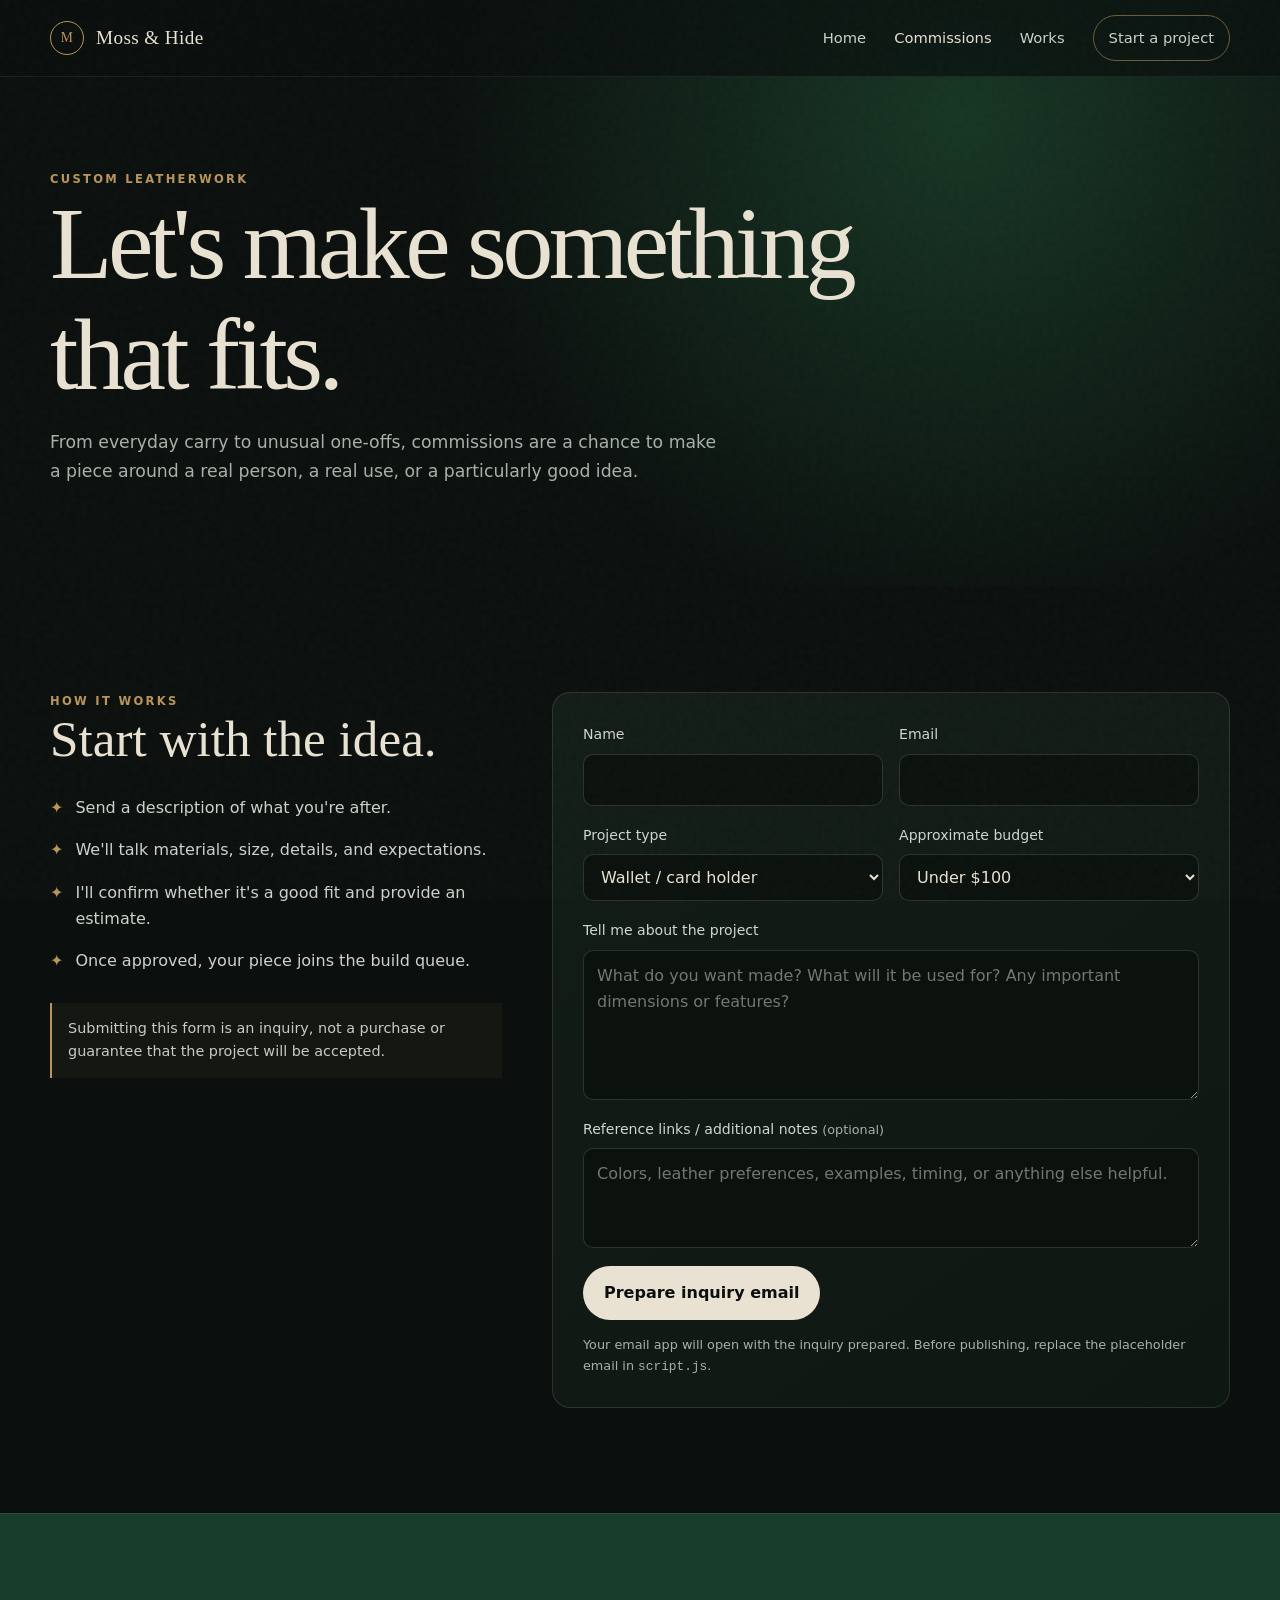
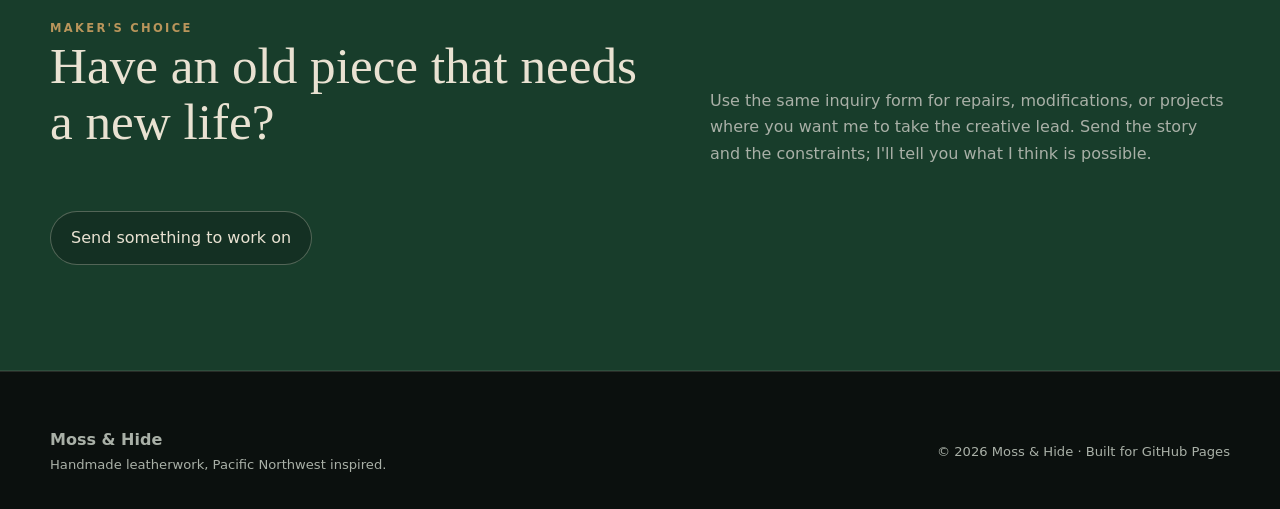
==== commissions.html @ 70c258ce "Add files via upload" ====
<!doctype html>
<html lang="en">
<head>
<meta charset="utf-8">
<meta name="viewport" content="width=device-width, initial-scale=1">
<meta name="description" content="Moss & Hide — small-batch leathercraft and custom commissions inspired by the Pacific Northwest.">
<title>Commissions · Moss &amp; Hide</title>
<link rel="stylesheet" href="styles.css">
</head>
<body>

<header class="site-header">
  <div class="container nav">
    <a class="brand" href="index.html"><span class="brand-mark">M</span><span>Moss &amp; Hide</span></a>
    <button class="menu" aria-label="Open navigation">☰</button>
    <nav class="nav-links">
      <a class="" href="index.html">Home</a>
      <a class="active" href="commissions.html">Commissions</a>
      <a class="" href="works.html">Works</a>
      <a class="nav-cta" href="commissions.html">Start a project</a>
    </nav>
  </div>
</header>


<main>
<section class="page-hero">
  <div class="container">
    <div class="eyebrow">Custom leatherwork</div>
    <h1>Let's make something<br>that fits.</h1>
    <p>From everyday carry to unusual one-offs, commissions are a chance to make a piece around a real person, a real use, or a particularly good idea.</p>
  </div>
</section>

<section class="section">
  <div class="container form-wrap">
    <div>
      <div class="eyebrow">How it works</div>
      <h2>Start with the idea.</h2>
      <ul class="list">
        <li>Send a description of what you're after.</li>
        <li>We'll talk materials, size, details, and expectations.</li>
        <li>I'll confirm whether it's a good fit and provide an estimate.</li>
        <li>Once approved, your piece joins the build queue.</li>
      </ul>
      <div class="notice" style="margin-top:28px">Submitting this form is an inquiry, not a purchase or guarantee that the project will be accepted.</div>
    </div>

    <form id="commission-form" class="card form-card">
      <div class="form-grid">
        <div class="field"><label for="name">Name</label><input id="name" name="name" required></div>
        <div class="field"><label for="email">Email</label><input id="email" name="email" type="email" required></div>
      </div>
      <div class="form-grid">
        <div class="field"><label for="type">Project type</label>
          <select id="type" name="type">
            <option>Wallet / card holder</option><option>Bag / pouch</option><option>Sheath / case</option>
            <option>Desk / everyday carry</option><option>Something unusual</option><option>I'm not sure yet</option>
          </select>
        </div>
        <div class="field"><label for="budget">Approximate budget</label>
          <select id="budget" name="budget">
            <option>Under $100</option><option>$100–$250</option><option>$250–$500</option><option>$500+</option><option>Not sure yet</option>
          </select>
        </div>
      </div>
      <div class="field"><label for="details">Tell me about the project</label><textarea id="details" name="details" required placeholder="What do you want made? What will it be used for? Any important dimensions or features?"></textarea></div>
      <div class="field"><label for="notes">Reference links / additional notes <span class="help">(optional)</span></label><textarea id="notes" name="notes" style="min-height:100px" placeholder="Colors, leather preferences, examples, timing, or anything else helpful."></textarea></div>
      <button class="btn btn-primary" type="submit">Prepare inquiry email</button>
      <p class="help" style="margin:14px 0 0">Your email app will open with the inquiry prepared. Before publishing, replace the placeholder email in <code>script.js</code>.</p>
    </form>
  </div>
</section>

<section class="section band">
  <div class="container">
    <div class="section-head">
      <div><div class="eyebrow">Maker's choice</div><h2>Have an old piece that needs a new life?</h2></div>
      <p>Use the same inquiry form for repairs, modifications, or projects where you want me to take the creative lead. Send the story and the constraints; I'll tell you what I think is possible.</p>
    </div>
    <a class="btn btn-secondary" href="#commission-form">Send something to work on</a>
  </div>
</section>
</main>

<footer class="footer">
  <div class="container footer-row">
    <div><strong>Moss &amp; Hide</strong><div class="small">Handmade leatherwork, Pacific Northwest inspired.</div></div>
    <div class="small">© 2026 Moss &amp; Hide · Built for GitHub Pages</div>
  </div>
</footer>
<script src="script.js"></script>
</body>
</html>
---- styles.css ----
:root{
  --ink:#0b100e;
  --ink-2:#101813;
  --panel:#131d17;
  --panel-2:#18251d;
  --forest:#183d2b;
  --moss:#5f7f57;
  --sage:#9aac8d;
  --bone:#e9e2d2;
  --muted:#a9b0a7;
  --leather:#a66f42;
  --brass:#b9955b;
  --line:rgba(233,226,210,.13);
  --shadow:0 24px 70px rgba(0,0,0,.35);
  --radius:18px;
  --max:1180px;
}
*{box-sizing:border-box}
html{scroll-behavior:smooth}
body{
  margin:0;
  background:var(--ink);
  color:var(--bone);
  font-family:Inter,ui-sans-serif,system-ui,-apple-system,BlinkMacSystemFont,"Segoe UI",sans-serif;
  line-height:1.65;
}
body:before{
  content:"";
  position:fixed; inset:0; pointer-events:none; z-index:20;
  opacity:.035;
  background-image:url("data:image/svg+xml,%3Csvg viewBox='0 0 180 180' xmlns='http://www.w3.org/2000/svg'%3E%3Cfilter id='n'%3E%3CfeTurbulence type='fractalNoise' baseFrequency='.9' numOctaves='4' stitchTiles='stitch'/%3E%3C/filter%3E%3Crect width='100%25' height='100%25' filter='url(%23n)' opacity='.8'/%3E%3C/svg%3E");
}
a{color:inherit;text-decoration:none}
img{max-width:100%;display:block}
button,input,textarea,select{font:inherit}
.container{width:min(calc(100% - 40px),var(--max));margin:auto}
.site-header{
  position:fixed;top:0;left:0;right:0;z-index:10;
  background:rgba(11,16,14,.72);backdrop-filter:blur(16px);
  border-bottom:1px solid rgba(233,226,210,.08);
}
.nav{height:76px;display:flex;align-items:center;justify-content:space-between;gap:24px}
.brand{display:flex;align-items:center;gap:12px;font-family:Georgia,serif;font-size:1.2rem;letter-spacing:.02em}
.brand-mark{
  width:34px;height:34px;border:1px solid var(--brass);border-radius:50%;
  display:grid;place-items:center;color:var(--brass);font-size:.85rem;
}
.nav-links{display:flex;gap:28px;align-items:center}
.nav-links a{color:#cbd1c8;font-size:.92rem;transition:.2s}
.nav-links a:hover,.nav-links a.active{color:var(--bone)}
.nav-cta{padding:10px 15px;border:1px solid rgba(185,149,91,.55);border-radius:999px}
.menu{display:none;background:none;border:0;color:var(--bone);font-size:1.5rem}

.hero{
  min-height:92vh;display:grid;align-items:end;position:relative;overflow:hidden;
  background:#0a0f0c;
}
.hero-media{position:absolute;inset:0}
.hero-media img{width:100%;height:100%;object-fit:cover;object-position:center 55%;filter:saturate(.82) contrast(1.05)}
.hero:after{
  content:"";position:absolute;inset:0;
  background:linear-gradient(90deg,rgba(6,11,8,.86) 0%,rgba(6,11,8,.45) 48%,rgba(6,11,8,.15) 100%),
             linear-gradient(0deg,rgba(6,11,8,.94) 0%,rgba(6,11,8,.1) 62%);
}
.hero-content{position:relative;z-index:1;padding:170px 0 92px;max-width:720px}
.eyebrow{color:var(--brass);text-transform:uppercase;letter-spacing:.2em;font-size:.72rem;font-weight:700}
h1,h2,h3{font-family:Georgia,"Times New Roman",serif;font-weight:400;line-height:1.08;margin:0 0 18px}
h1{font-size:clamp(3.4rem,8vw,7rem);letter-spacing:-.045em}
h2{font-size:clamp(2.2rem,4vw,3.7rem)}
h3{font-size:1.55rem}
.lead{font-size:1.15rem;color:#d0d4cc;max-width:600px}
.actions{display:flex;gap:12px;flex-wrap:wrap;margin-top:30px}
.btn{
  display:inline-flex;align-items:center;justify-content:center;gap:8px;
  padding:13px 20px;border-radius:999px;border:1px solid transparent;
  cursor:pointer;transition:transform .2s,background .2s,border .2s;
}
.btn:hover{transform:translateY(-2px)}
.btn-primary{background:var(--bone);color:var(--ink);font-weight:700}
.btn-secondary{border-color:rgba(233,226,210,.3);background:rgba(10,15,12,.25);color:var(--bone)}
.btn-secondary:hover{background:rgba(233,226,210,.08)}
.section{padding:105px 0}
.section-tight{padding:72px 0}
.section-head{display:flex;justify-content:space-between;gap:40px;align-items:end;margin-bottom:44px}
.section-head p{max-width:520px;color:var(--muted);margin:0}
.grid-3{display:grid;grid-template-columns:repeat(3,1fr);gap:20px}
.card{
  background:linear-gradient(145deg,var(--panel),#0f1712);
  border:1px solid var(--line);border-radius:var(--radius);overflow:hidden;
}
.card-pad{padding:25px}
.card p{color:var(--muted);margin:0}
.image-card img{aspect-ratio:1/1;object-fit:cover}
.image-card .card-pad{min-height:142px}
.kicker{color:var(--sage);font-size:.8rem;text-transform:uppercase;letter-spacing:.12em}
.band{
  background:var(--forest);border-top:1px solid rgba(233,226,210,.1);border-bottom:1px solid rgba(233,226,210,.1)
}
.split{display:grid;grid-template-columns:1fr 1fr;gap:70px;align-items:center}
.split-image{border-radius:var(--radius);overflow:hidden;box-shadow:var(--shadow)}
.split-image img{aspect-ratio:4/3;object-fit:cover}
.quote{font-family:Georgia,serif;font-size:clamp(1.8rem,3vw,2.7rem);line-height:1.2}
.list{display:grid;gap:16px;margin:28px 0 0;padding:0;list-style:none}
.list li{display:flex;gap:12px;color:#cdd2ca}
.list li:before{content:"✦";color:var(--brass)}
.page-hero{padding:170px 0 85px;background:radial-gradient(circle at 75% 20%,#173624 0,#0b100e 48%)}
.page-hero p{max-width:680px;color:var(--muted);font-size:1.08rem}
.form-wrap{display:grid;grid-template-columns:.8fr 1.2fr;gap:50px;align-items:start}
.form-card{padding:30px}
.field{display:grid;gap:7px;margin-bottom:18px}
label{font-size:.88rem;color:#d2d6cf}
input,textarea,select{
  width:100%;background:#0b110d;border:1px solid rgba(233,226,210,.16);
  color:var(--bone);border-radius:10px;padding:12px 13px;outline:none;
}
input:focus,textarea:focus,select:focus{border-color:var(--brass);box-shadow:0 0 0 3px rgba(185,149,91,.12)}
textarea{min-height:150px;resize:vertical}
.form-grid{display:grid;grid-template-columns:1fr 1fr;gap:16px}
.help{font-size:.8rem;color:var(--muted)}
.gallery{display:grid;grid-template-columns:repeat(2,1fr);gap:18px}
.gallery-item{position:relative;border-radius:var(--radius);overflow:hidden;cursor:pointer;background:var(--panel)}
.gallery-item img{width:100%;aspect-ratio:4/3;object-fit:cover;transition:transform .5s}
.gallery-item:hover img{transform:scale(1.025)}
.gallery-caption{position:absolute;left:0;right:0;bottom:0;padding:40px 22px 20px;background:linear-gradient(transparent,rgba(0,0,0,.8))}
.slideshow{
  position:relative;background:#080c09;border:1px solid var(--line);border-radius:22px;overflow:hidden
}
.slide{display:none;position:relative}
.slide.active{display:block}
.slide img{width:100%;height:min(70vh,720px);object-fit:contain;background:#070a08}
.slide-info{position:absolute;left:0;right:0;bottom:0;padding:70px 30px 28px;background:linear-gradient(transparent,rgba(0,0,0,.9))}
.slide-info p{color:#c5cbc3;max-width:650px;margin:0}
.slide-controls{position:absolute;z-index:2;left:18px;right:18px;top:50%;display:flex;justify-content:space-between;transform:translateY(-50%);pointer-events:none}
.slide-btn{
  pointer-events:auto;width:46px;height:46px;border-radius:50%;border:1px solid rgba(233,226,210,.35);
  background:rgba(8,12,9,.65);color:var(--bone);cursor:pointer;font-size:1.2rem
}
.dots{display:flex;justify-content:center;gap:8px;padding:18px}
.dot{width:7px;height:7px;border-radius:50%;border:0;background:#566057;cursor:pointer}
.dot.active{background:var(--bone)}
.footer{padding:55px 0 35px;border-top:1px solid var(--line);color:var(--muted)}
.footer-row{display:flex;justify-content:space-between;gap:20px;align-items:center}
.small{font-size:.82rem}
.notice{padding:14px 16px;border-left:2px solid var(--brass);background:rgba(185,149,91,.06);color:#c6ccc3;font-size:.9rem}
@media(max-width:800px){
  .container{width:min(calc(100% - 28px),var(--max))}
  .nav{height:68px}
  .menu{display:block}
  .nav-links{
    display:none;position:absolute;top:68px;left:0;right:0;padding:16px 20px 22px;
    background:rgba(11,16,14,.97);border-bottom:1px solid var(--line);flex-direction:column;align-items:stretch
  }
  .nav-links.open{display:flex}
  .nav-links a{padding:8px}
  .nav-cta{text-align:center}
  .hero{min-height:88vh}
  .hero-content{padding:145px 0 65px}
  .hero:after{background:linear-gradient(90deg,rgba(6,11,8,.82),rgba(6,11,8,.32)),linear-gradient(0deg,rgba(6,11,8,.96),transparent 65%)}
  .grid-3,.split,.form-wrap{grid-template-columns:1fr}
  .gallery{grid-template-columns:1fr}
  .section{padding:75px 0}
  .section-head{display:block}
  .section-head p{margin-top:14px}
  .form-grid{grid-template-columns:1fr}
  .footer-row{flex-direction:column;align-items:flex-start}
  .slide img{height:55vh}
}
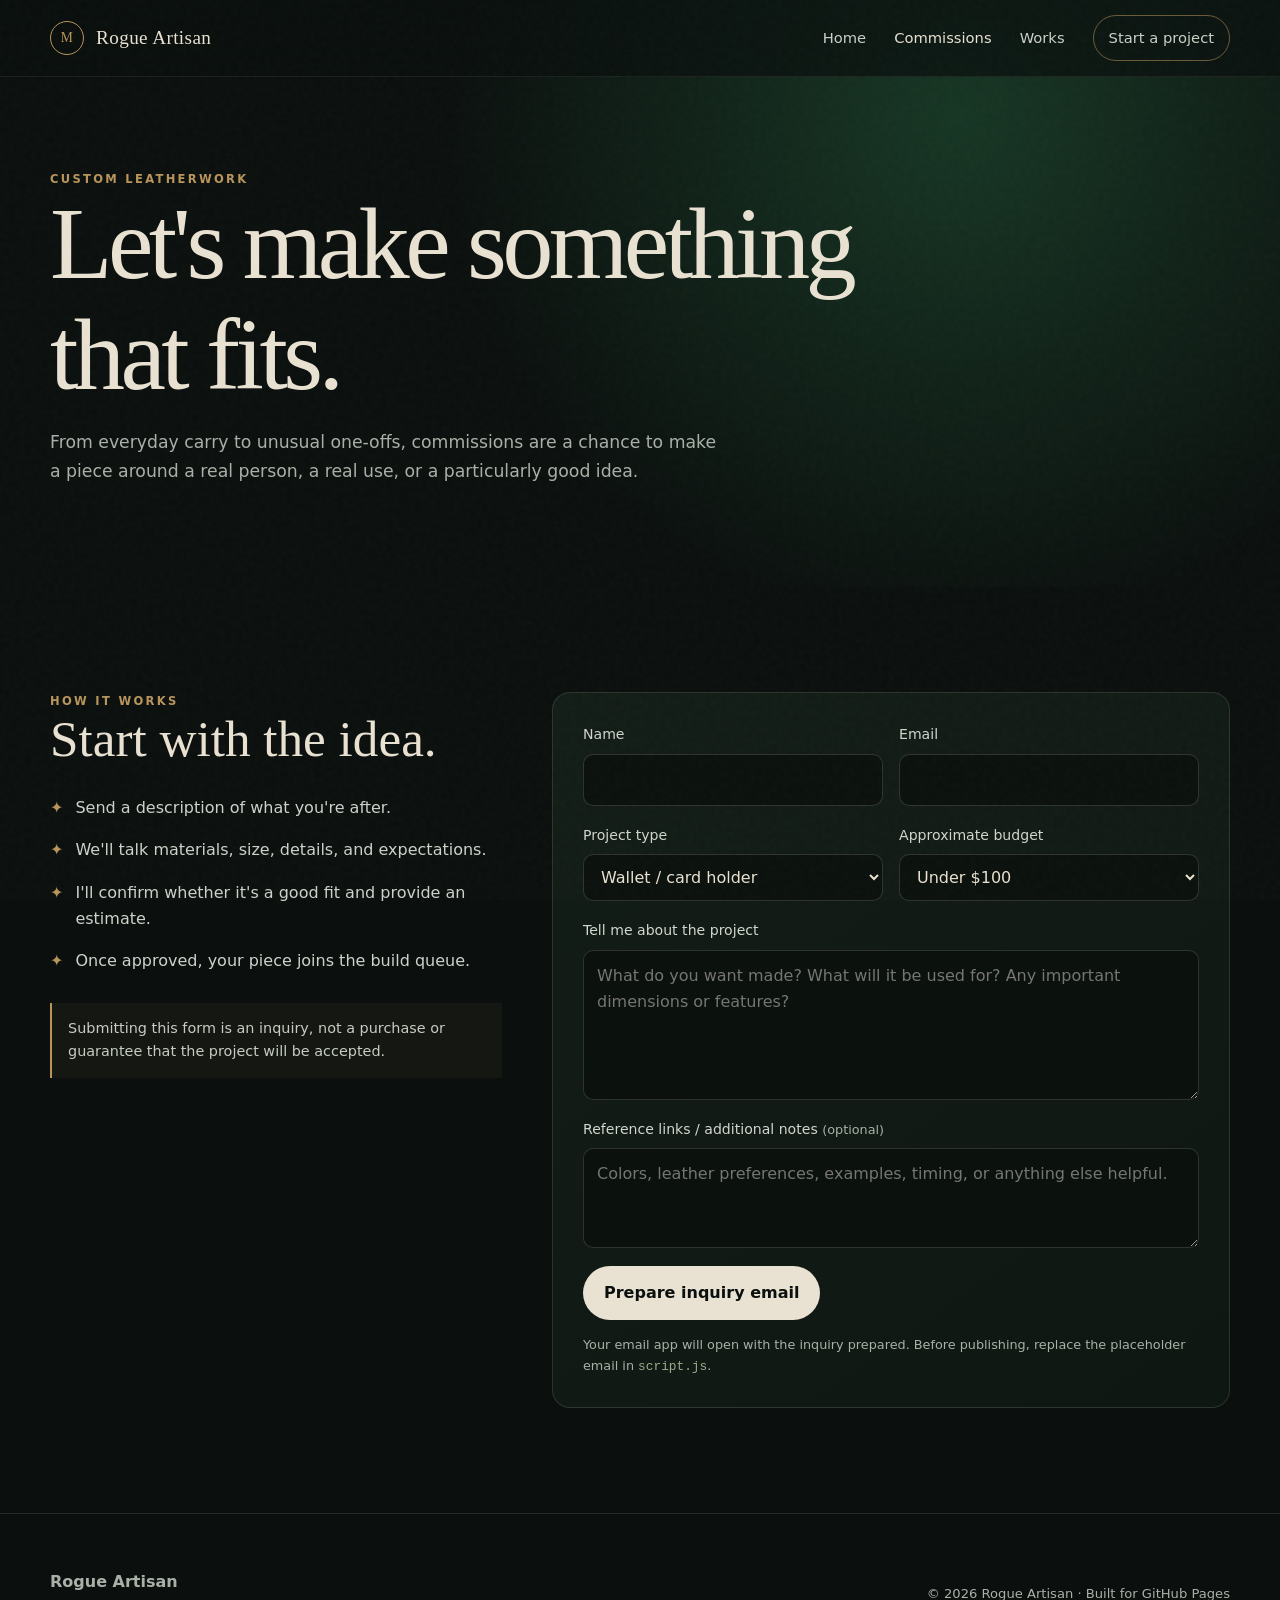
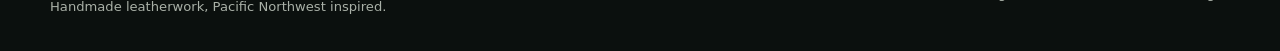
==== commit d8b1506f: "Add files via upload Update site files" ====
--- a/commissions.html
+++ b/commissions.html
@@ -3,15 +3,15 @@
 <head>
 <meta charset="utf-8">
 <meta name="viewport" content="width=device-width, initial-scale=1">
-<meta name="description" content="Moss & Hide — small-batch leathercraft and custom commissions inspired by the Pacific Northwest.">
-<title>Commissions · Moss &amp; Hide</title>
+<meta name="description" content="Rogue Artisan — small-batch leathercraft and custom commissions inspired by the Pacific Northwest.">
+<title>Commissions · Rogue Artisan</title>
 <link rel="stylesheet" href="styles.css">
 </head>
 <body>
 
 <header class="site-header">
   <div class="container nav">
-    <a class="brand" href="index.html"><span class="brand-mark">M</span><span>Moss &amp; Hide</span></a>
+    <a class="brand" href="index.html"><span class="brand-mark">M</span><span>Rogue Artisan</span></a>
     <button class="menu" aria-label="Open navigation">☰</button>
     <nav class="nav-links">
       <a class="" href="index.html">Home</a>
@@ -72,21 +72,12 @@
   </div>
 </section>
 
-<section class="section band">
-  <div class="container">
-    <div class="section-head">
-      <div><div class="eyebrow">Maker's choice</div><h2>Have an old piece that needs a new life?</h2></div>
-      <p>Use the same inquiry form for repairs, modifications, or projects where you want me to take the creative lead. Send the story and the constraints; I'll tell you what I think is possible.</p>
-    </div>
-    <a class="btn btn-secondary" href="#commission-form">Send something to work on</a>
-  </div>
-</section>
 </main>
 
 <footer class="footer">
   <div class="container footer-row">
-    <div><strong>Moss &amp; Hide</strong><div class="small">Handmade leatherwork, Pacific Northwest inspired.</div></div>
-    <div class="small">© 2026 Moss &amp; Hide · Built for GitHub Pages</div>
+    <div><strong>Rogue Artisan</strong><div class="small">Handmade leatherwork, Pacific Northwest inspired.</div></div>
+    <div class="small">© 2026 Rogue Artisan · Built for GitHub Pages</div>
   </div>
 </footer>
 <script src="script.js"></script>
--- a/styles.css
+++ b/styles.css
@@ -166,3 +166,21 @@
   .footer-row{flex-direction:column;align-items:flex-start}
   .slide img{height:55vh}
 }
+
+.featured-heading{align-items:end}
+.featured-heading p{max-width:390px}
+.featured-grid{display:grid;grid-template-columns:repeat(4,1fr);gap:16px}
+.featured-piece{position:relative;overflow:hidden;border:1px solid rgba(233,226,210,.12);background:#0a100c}
+.featured-piece img{width:100%;aspect-ratio:4/3;object-fit:cover;transition:transform .45s,filter .45s}
+.featured-piece:hover img{transform:scale(1.035);filter:saturate(1.05)}
+.featured-caption{position:absolute;left:0;right:0;bottom:0;padding:44px 16px 15px;background:linear-gradient(transparent,rgba(4,8,6,.9));display:grid;gap:2px}
+.featured-caption span{text-transform:uppercase;letter-spacing:.14em;font-size:.65rem;color:var(--brass)}
+.featured-caption strong{font-family:Georgia,serif;font-weight:400;font-size:1.15rem}
+.featured-footer{display:grid;grid-template-columns:1fr auto 1fr;align-items:center;gap:18px;margin-top:30px;color:var(--brass);text-transform:uppercase;letter-spacing:.16em;font-size:.7rem}
+.featured-footer span{height:1px;background:rgba(233,226,210,.16)}
+.featured-footer a{transition:.2s}
+.featured-footer a:hover{color:var(--bone)}
+code{color:var(--sage)}
+@media(max-width:900px){.featured-grid{grid-template-columns:repeat(2,1fr)}}
+@media(max-width:800px){.featured-grid{grid-template-columns:1fr 1fr}.featured-caption strong{font-size:1rem}}
+@media(max-width:520px){.featured-grid{grid-template-columns:1fr}}
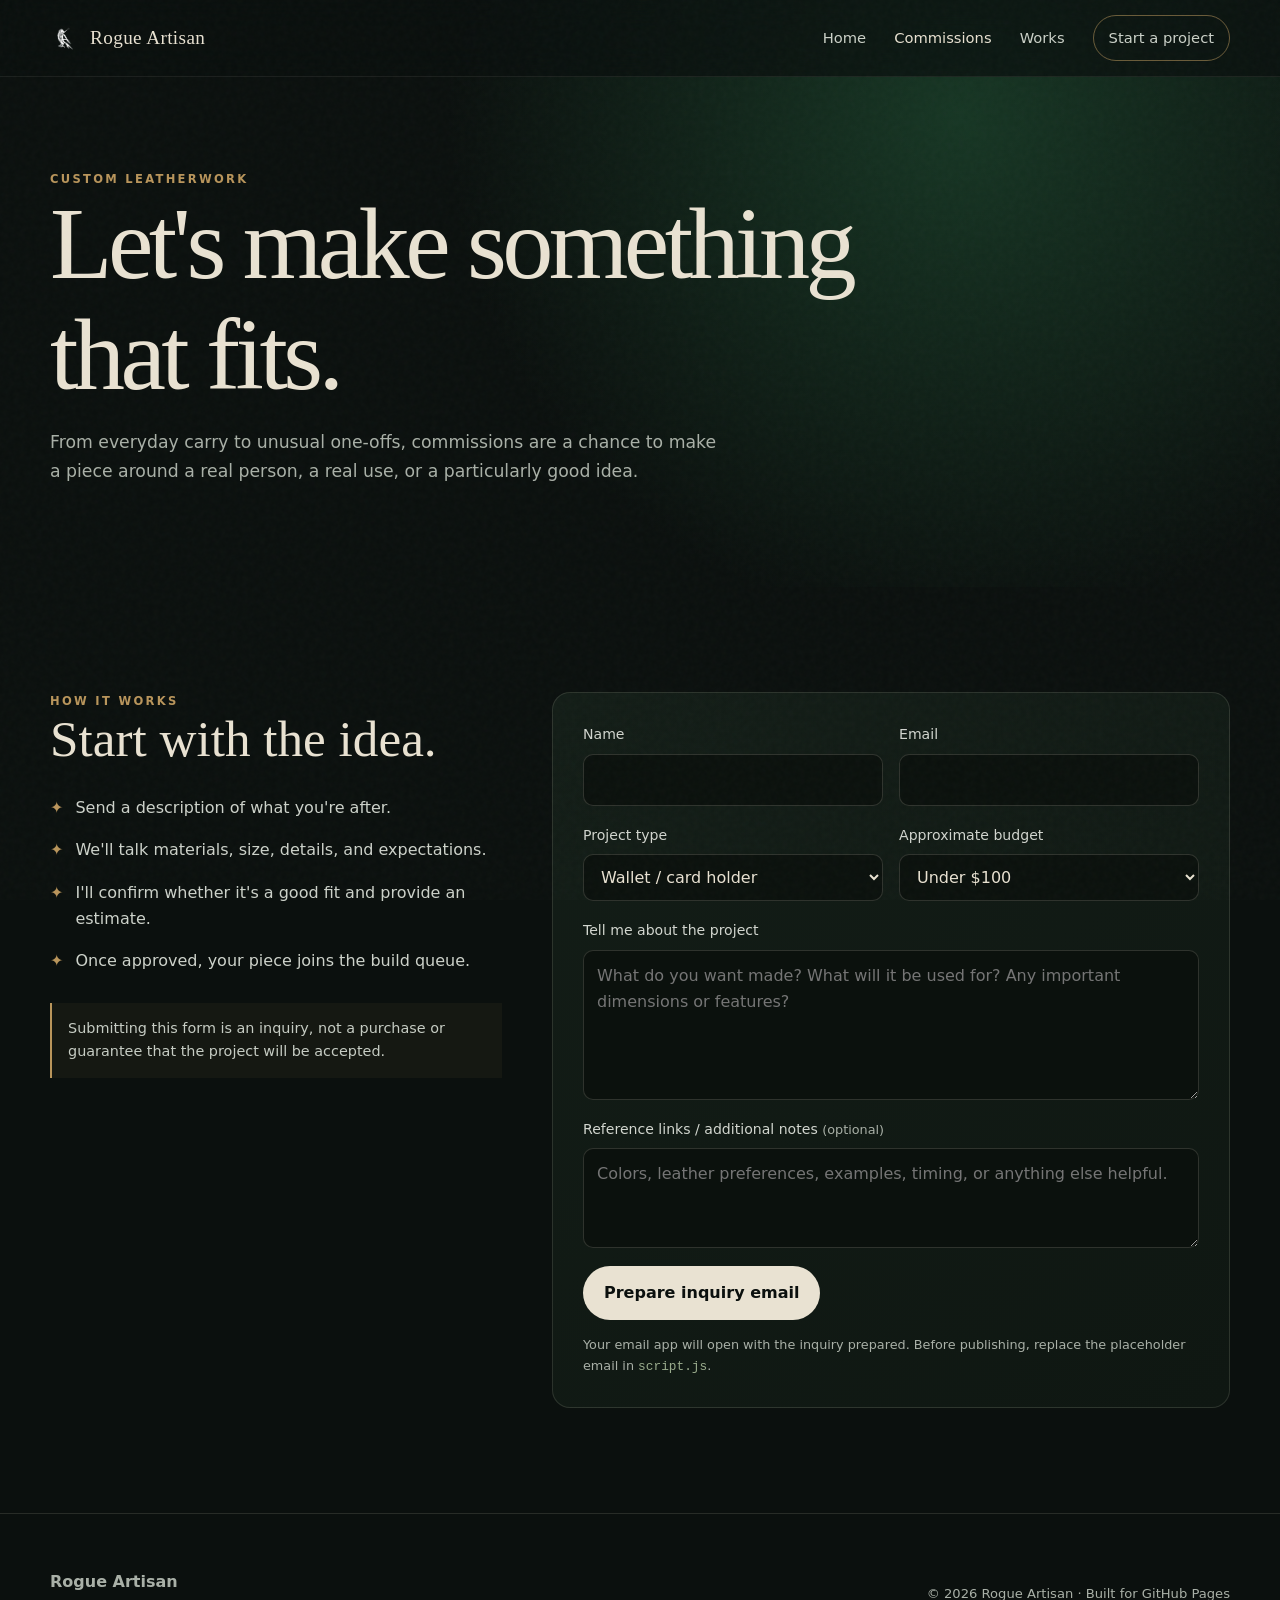
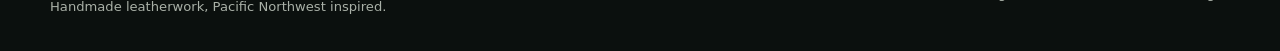
==== commit eb7592e9: "Update commissions.html Updated the Header logo" ====
--- a/commissions.html
+++ b/commissions.html
@@ -11,7 +11,7 @@
 
 <header class="site-header">
   <div class="container nav">
-    <a class="brand" href="index.html"><span class="brand-mark">M</span><span>Rogue Artisan</span></a>
+      <a class="brand" href="index.html"><img src="images/Rogue-Logo-1-White.png" alt="Rogue Artisan Logo" class="brand-mark-img"><span>Rogue Artisan</span></a>
     <button class="menu" aria-label="Open navigation">☰</button>
     <nav class="nav-links">
       <a class="" href="index.html">Home</a>
@@ -82,4 +82,4 @@
 </footer>
 <script src="script.js"></script>
 </body>
-</html>+</html>
--- a/styles.css
+++ b/styles.css
@@ -166,7 +166,11 @@
   .footer-row{flex-direction:column;align-items:flex-start}
   .slide img{height:55vh}
 }
-
+.brand-mark-img {
+  height: 28px;
+  width: auto;
+  vertical-align: middle;
+}
 .featured-heading{align-items:end}
 .featured-heading p{max-width:390px}
 .featured-grid{display:grid;grid-template-columns:repeat(4,1fr);gap:16px}
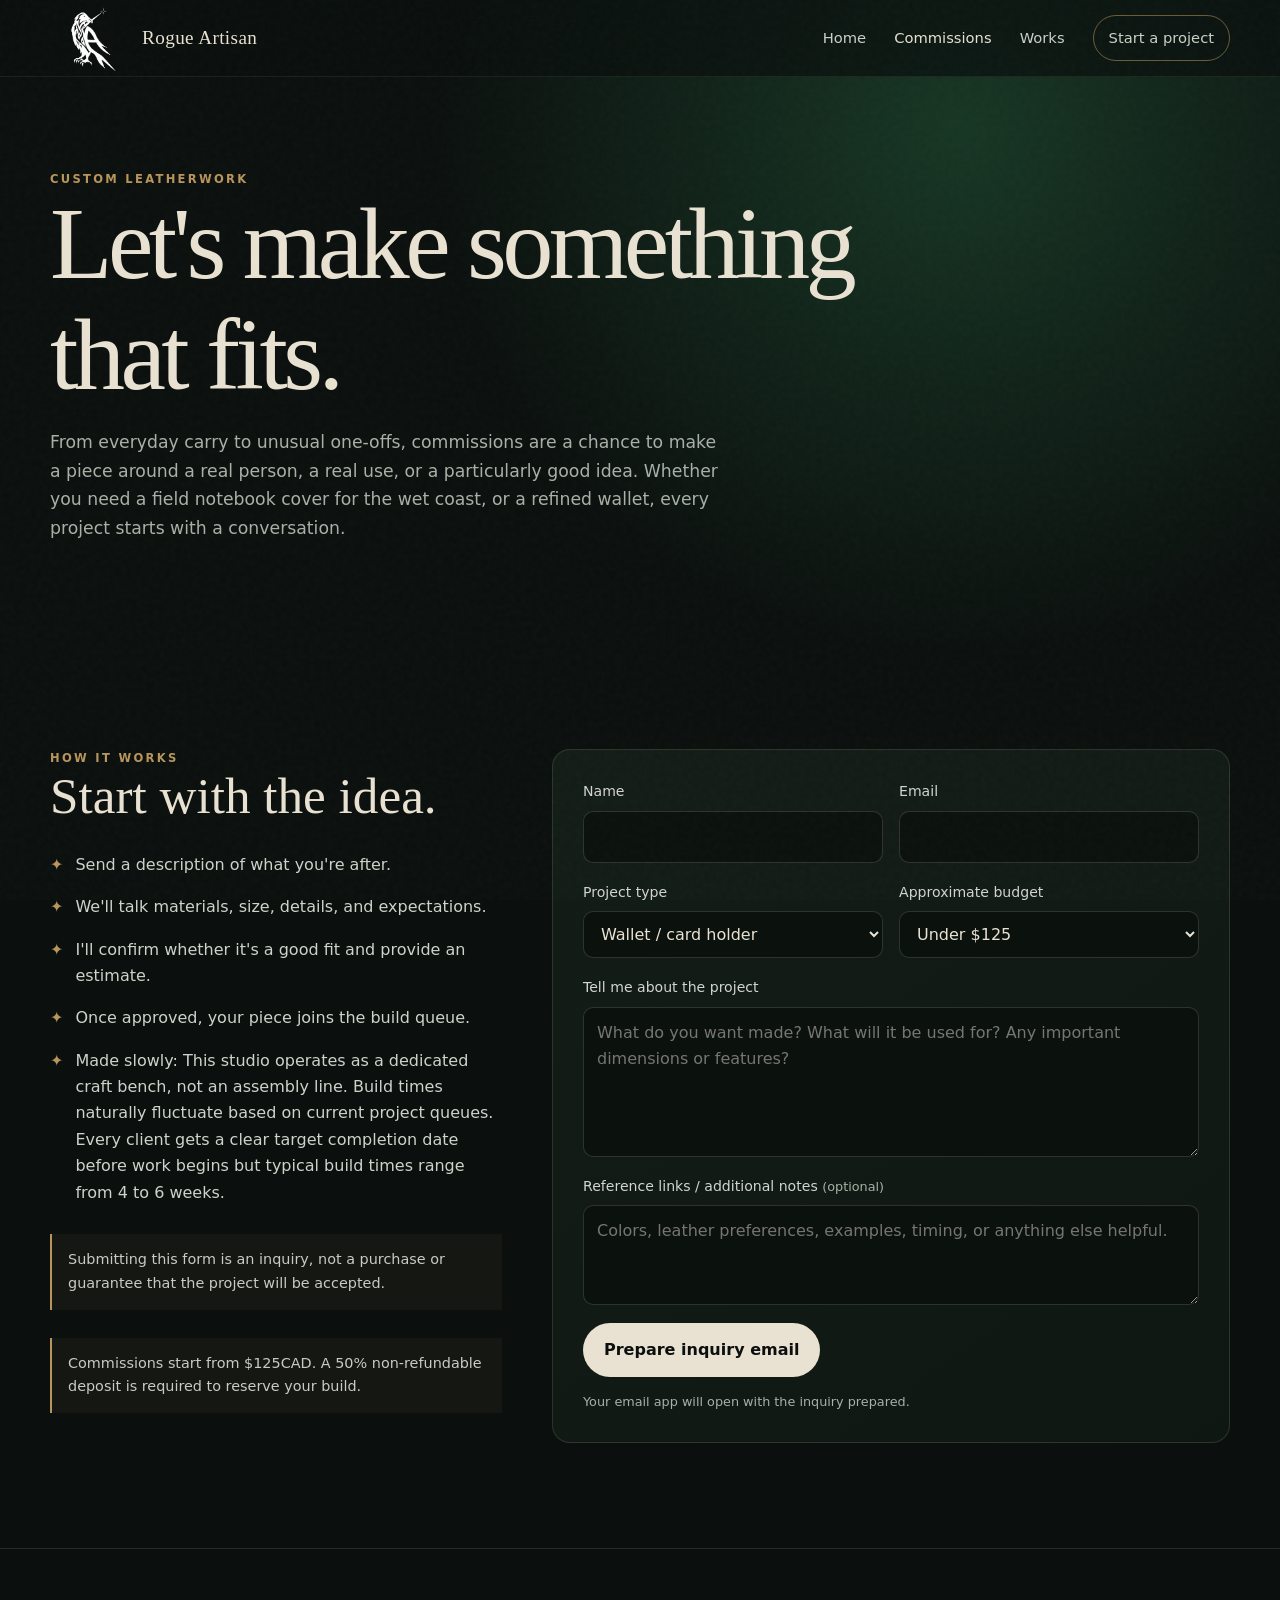
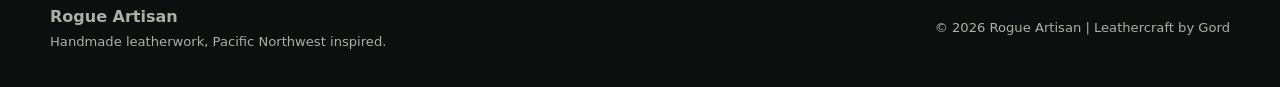
==== commit adf16ee1: "Update commissions.html" ====
--- a/commissions.html
+++ b/commissions.html
@@ -28,7 +28,7 @@
   <div class="container">
     <div class="eyebrow">Custom leatherwork</div>
     <h1>Let's make something<br>that fits.</h1>
-    <p>From everyday carry to unusual one-offs, commissions are a chance to make a piece around a real person, a real use, or a particularly good idea.</p>
+    <p>From everyday carry to unusual one-offs, commissions are a chance to make a piece around a real person, a real use, or a particularly good idea. Whether you need a field notebook cover for the wet coast, or a refined wallet, every project starts with a conversation.</p>
   </div>
 </section>
 
@@ -42,8 +42,11 @@
         <li>We'll talk materials, size, details, and expectations.</li>
         <li>I'll confirm whether it's a good fit and provide an estimate.</li>
         <li>Once approved, your piece joins the build queue.</li>
+        <li>Made slowly: This studio operates as a dedicated craft bench, not an assembly line. Build times naturally fluctuate based on current project queues. Every client gets a clear target completion date before work begins but typical build times range from 4 to 6 weeks. </li>
+        
       </ul>
       <div class="notice" style="margin-top:28px">Submitting this form is an inquiry, not a purchase or guarantee that the project will be accepted.</div>
+      <div class="notice" style="margin-top:28px">Commissions start from $125CAD. A 50% non-refundable deposit is required to reserve your build.</div>
     </div>
 
     <form id="commission-form" class="card form-card">
@@ -60,14 +63,14 @@
         </div>
         <div class="field"><label for="budget">Approximate budget</label>
           <select id="budget" name="budget">
-            <option>Under $100</option><option>$100–$250</option><option>$250–$500</option><option>$500+</option><option>Not sure yet</option>
+            <option>Under $125</option><option>$100–$250</option><option>$250–$500</option><option>$500+</option><option>Not sure yet</option>
           </select>
         </div>
       </div>
       <div class="field"><label for="details">Tell me about the project</label><textarea id="details" name="details" required placeholder="What do you want made? What will it be used for? Any important dimensions or features?"></textarea></div>
       <div class="field"><label for="notes">Reference links / additional notes <span class="help">(optional)</span></label><textarea id="notes" name="notes" style="min-height:100px" placeholder="Colors, leather preferences, examples, timing, or anything else helpful."></textarea></div>
       <button class="btn btn-primary" type="submit">Prepare inquiry email</button>
-      <p class="help" style="margin:14px 0 0">Your email app will open with the inquiry prepared. Before publishing, replace the placeholder email in <code>script.js</code>.</p>
+      <p class="help" style="margin:14px 0 0">Your email app will open with the inquiry prepared.</p>
     </form>
   </div>
 </section>
@@ -77,7 +80,7 @@
 <footer class="footer">
   <div class="container footer-row">
     <div><strong>Rogue Artisan</strong><div class="small">Handmade leatherwork, Pacific Northwest inspired.</div></div>
-    <div class="small">© 2026 Rogue Artisan · Built for GitHub Pages</div>
+    <div class="small">© 2026 Rogue Artisan | Leathercraft by Gord</div>
   </div>
 </footer>
 <script src="script.js"></script>
--- a/styles.css
+++ b/styles.css
@@ -167,7 +167,7 @@
   .slide img{height:55vh}
 }
 .brand-mark-img {
-  height: 28px;
+  height: 80px;
   width: auto;
   vertical-align: middle;
 }
